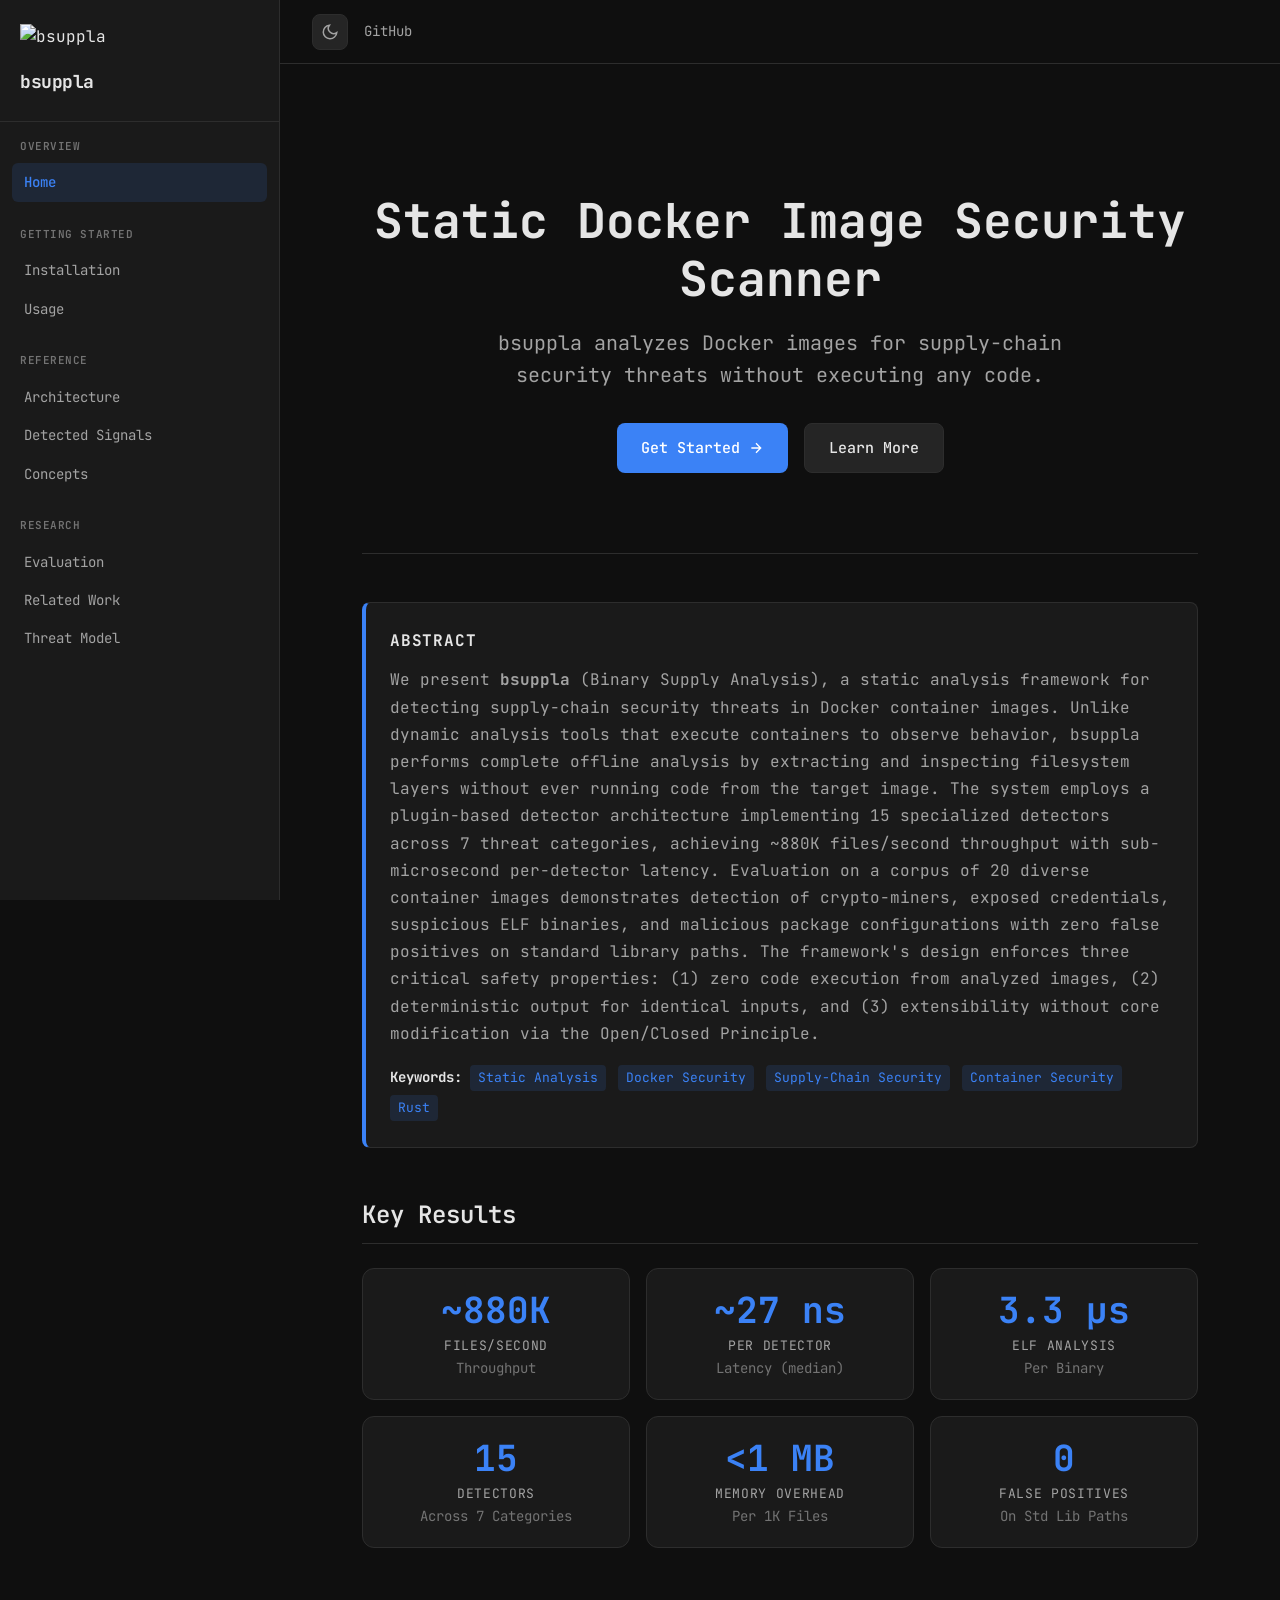
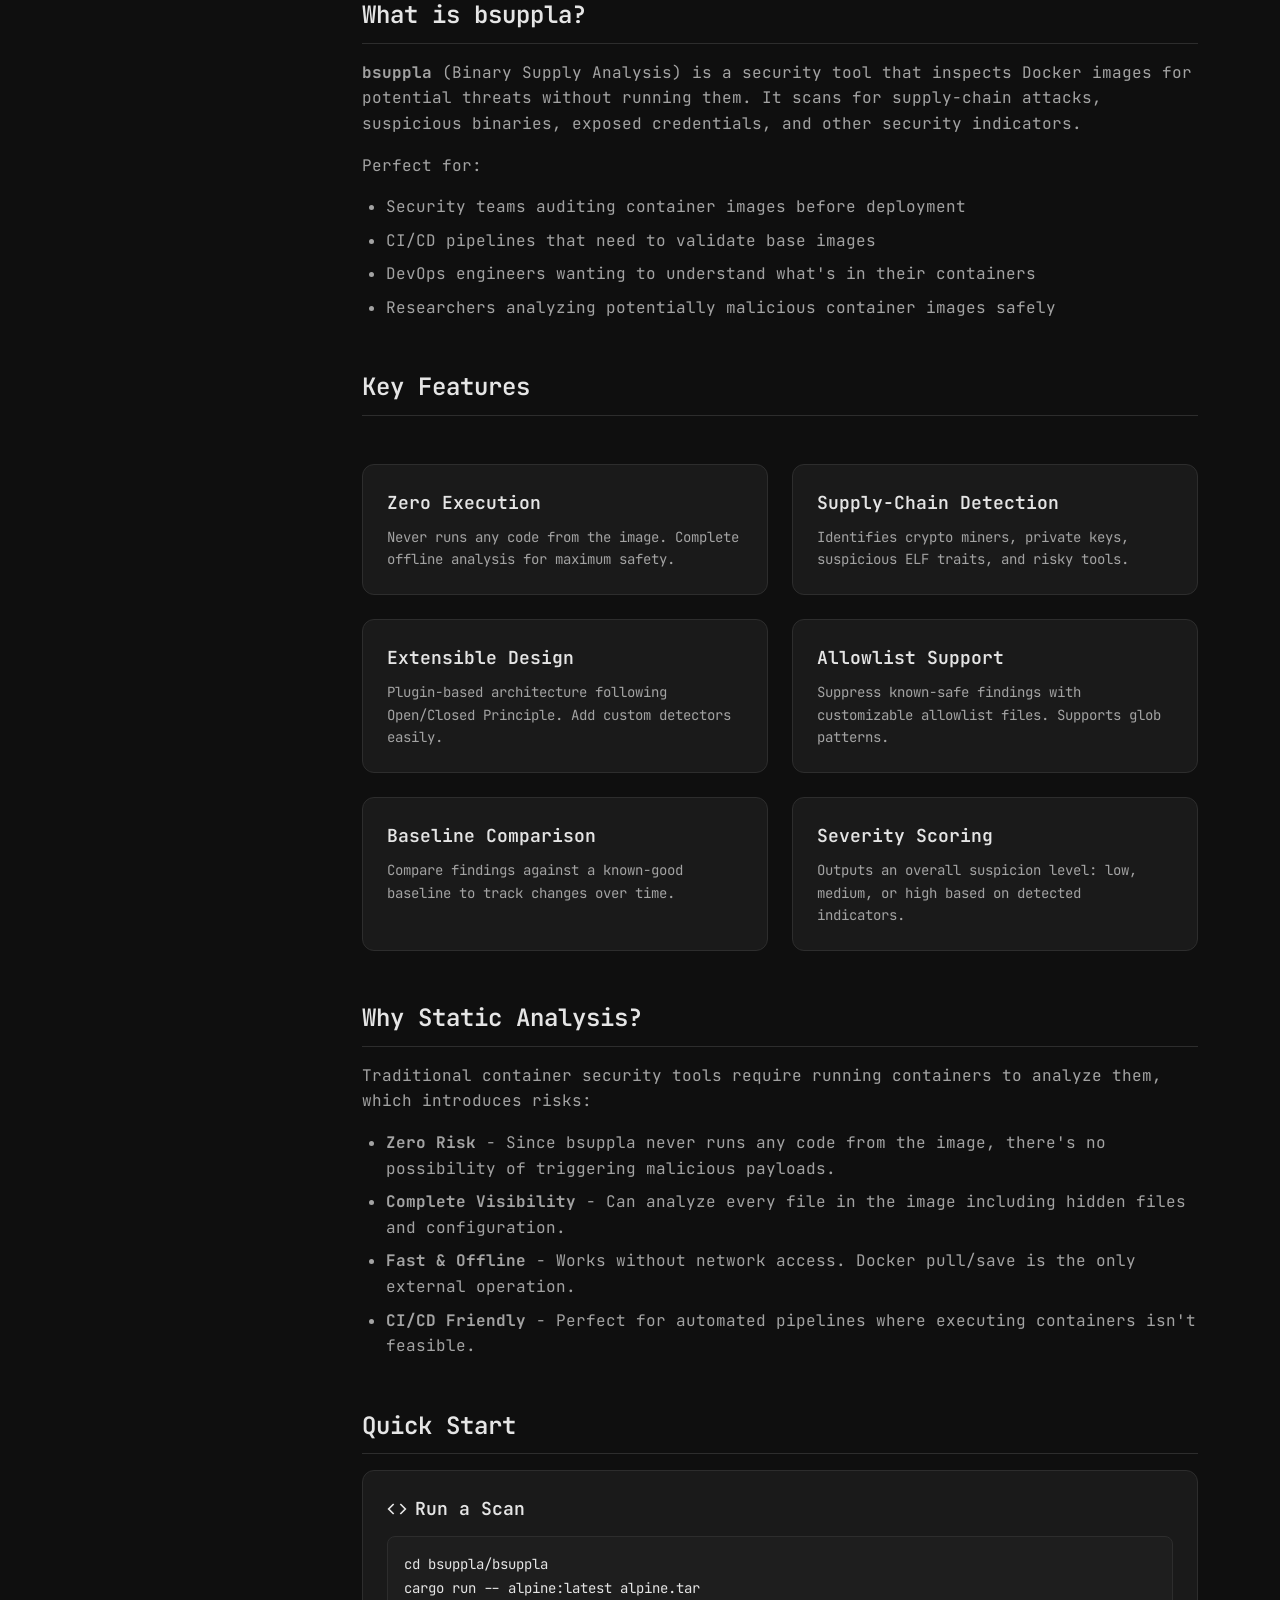
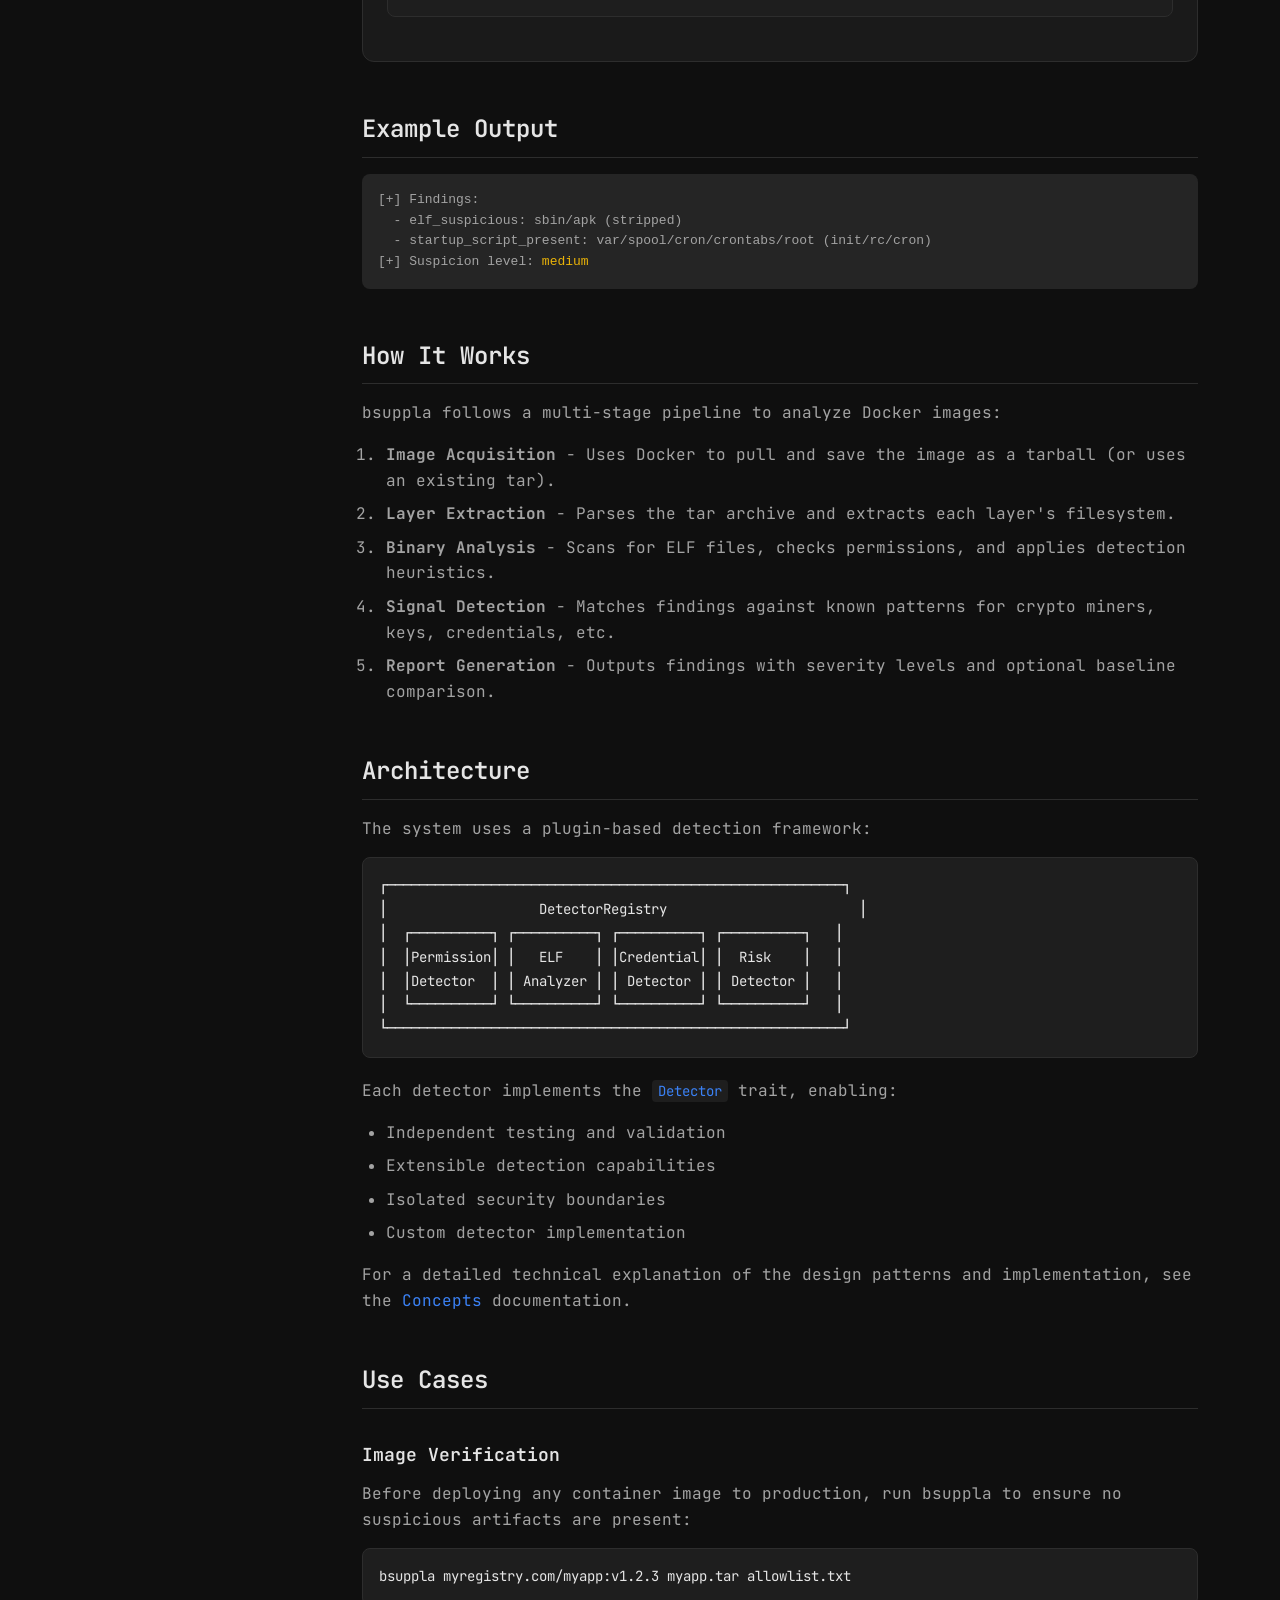
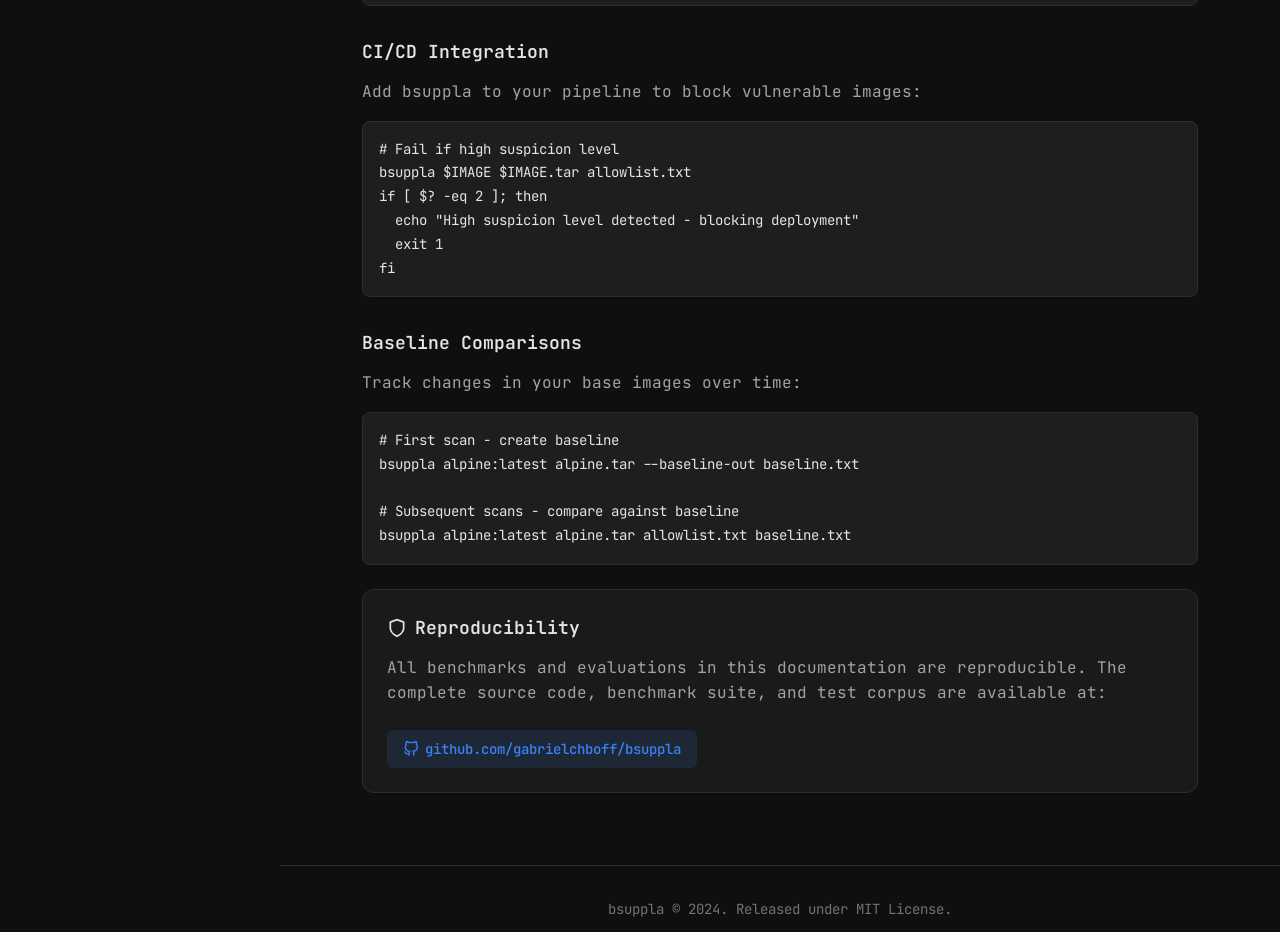
==== docs/index.html @ 7413415b "research-style documentation overhaul with benchmarks, formal models, and comparative analysis - Add" ====
<!DOCTYPE html>
<html lang="en">
<head>
  <meta charset="UTF-8">
  <meta name="viewport" content="width=device-width, initial-scale=1.0">
  <title>bsuppla - Static Docker Image Security Scanner</title>
  <link rel="stylesheet" href="styles.css">
</head>
<body>
  <aside class="sidebar">
    <div class="sidebar-header">
      <div class="sidebar-logo">
        <img src="images/1.png" alt="bsuppla" style="height: 36px;">
        <h1>bsuppla</h1>
      </div>
    </div>
    <nav class="sidebar-nav">
      <div class="nav-section">
        <div class="nav-section-title">Overview</div>
        <a href="index.html" class="nav-link active">Home</a>
      </div>
      <div class="nav-section">
        <div class="nav-section-title">Getting Started</div>
        <a href="getting-started.html" class="nav-link">Installation</a>
        <a href="usage.html" class="nav-link">Usage</a>
      </div>
      <div class="nav-section">
        <div class="nav-section-title">Reference</div>
        <a href="architecture.html" class="nav-link">Architecture</a>
        <a href="signals.html" class="nav-link">Detected Signals</a>
        <a href="concept.html" class="nav-link">Concepts</a>
      </div>
      <div class="nav-section">
        <div class="nav-section-title">Research</div>
        <a href="evaluation.html" class="nav-link">Evaluation</a>
        <a href="related-work.html" class="nav-link">Related Work</a>
        <a href="threat-model.html" class="nav-link">Threat Model</a>
      </div>
    </nav>
  </aside>

  <main class="main-content">
    <header class="header">
      <div class="header-links">
        <button class="theme-toggle" onclick="toggleTheme()" aria-label="Toggle theme">
          <svg class="sun-icon" viewBox="0 0 24 24" fill="none" stroke="currentColor" stroke-width="2">
            <circle cx="12" cy="12" r="5"/>
            <path d="M12 1v2M12 21v2M4.22 4.22l1.42 1.42M18.36 18.36l1.42 1.42M1 12h2M21 12h2M4.22 19.78l1.42-1.42M18.36 5.64l1.42-1.42"/>
          </svg>
          <svg class="moon-icon" viewBox="0 0 24 24" fill="none" stroke="currentColor" stroke-width="2">
            <path d="M21 12.79A9 9 0 1 1 11.21 3 7 7 0 0 0 21 12.79z"/>
          </svg>
        </button>
        <a href="https://github.com/gabrielchboff/bsuppla" target="_blank">GitHub</a>
      </div>
    </header>

    <div class="content">
      <div class="hero">
        <h1>Static Docker Image Security Scanner</h1>
        <p>bsuppla analyzes Docker images for supply-chain security threats without executing any code.</p>
        <div class="hero-buttons">
          <a href="getting-started.html" class="btn btn-primary">
            Get Started
            <svg width="16" height="16" viewBox="0 0 24 24" fill="none" stroke="currentColor" stroke-width="2">
              <path d="M5 12h14M12 5l7 7-7 7"/>
            </svg>
          </a>
          <a href="architecture.html" class="btn btn-secondary">Learn More</a>
        </div>
      </div>

      <div class="abstract">
        <div class="abstract-title">Abstract</div>
        <p>We present <strong>bsuppla</strong> (Binary Supply Analysis), a static analysis framework for detecting supply-chain security threats in Docker container images. Unlike dynamic analysis tools that execute containers to observe behavior, bsuppla performs complete offline analysis by extracting and inspecting filesystem layers without ever running code from the target image. The system employs a plugin-based detector architecture implementing 15 specialized detectors across 7 threat categories, achieving ~880K files/second throughput with sub-microsecond per-detector latency. Evaluation on a corpus of 20 diverse container images demonstrates detection of crypto-miners, exposed credentials, suspicious ELF binaries, and malicious package configurations with zero false positives on standard library paths. The framework's design enforces three critical safety properties: (1) zero code execution from analyzed images, (2) deterministic output for identical inputs, and (3) extensibility without core modification via the Open/Closed Principle.</p>
        <div class="keywords">
          <strong>Keywords:</strong>
          <span>Static Analysis</span>
          <span>Docker Security</span>
          <span>Supply-Chain Security</span>
          <span>Container Security</span>
          <span>Rust</span>
        </div>
      </div>

      <h2>Key Results</h2>
      <div class="metric-grid">
        <div class="metric-card">
          <div class="metric-value">~880K</div>
          <div class="metric-label">Files/Second</div>
          <div class="metric-unit">Throughput</div>
        </div>
        <div class="metric-card">
          <div class="metric-value">~27 ns</div>
          <div class="metric-label">Per Detector</div>
          <div class="metric-unit">Latency (median)</div>
        </div>
        <div class="metric-card">
          <div class="metric-value">3.3 µs</div>
          <div class="metric-label">ELF Analysis</div>
          <div class="metric-unit">Per Binary</div>
        </div>
        <div class="metric-card">
          <div class="metric-value">15</div>
          <div class="metric-label">Detectors</div>
          <div class="metric-unit">Across 7 Categories</div>
        </div>
        <div class="metric-card">
          <div class="metric-value"><1 MB</div>
          <div class="metric-label">Memory Overhead</div>
          <div class="metric-unit">Per 1K Files</div>
        </div>
        <div class="metric-card">
          <div class="metric-value">0</div>
          <div class="metric-label">False Positives</div>
          <div class="metric-unit">On Std Lib Paths</div>
        </div>
      </div>

      <h2>What is bsuppla?</h2>
      <p><strong>bsuppla</strong> (Binary Supply Analysis) is a security tool that inspects Docker images for potential threats without running them. It scans for supply-chain attacks, suspicious binaries, exposed credentials, and other security indicators.</p>
      
      <p>Perfect for:</p>
      <ul>
        <li>Security teams auditing container images before deployment</li>
        <li>CI/CD pipelines that need to validate base images</li>
        <li>DevOps engineers wanting to understand what's in their containers</li>
        <li>Researchers analyzing potentially malicious container images safely</li>
      </ul>

      <h2>Key Features</h2>
      <div class="features">
        <div class="feature-card">
          <h3>Zero Execution</h3>
          <p>Never runs any code from the image. Complete offline analysis for maximum safety.</p>
        </div>
        <div class="feature-card">
          <h3>Supply-Chain Detection</h3>
          <p>Identifies crypto miners, private keys, suspicious ELF traits, and risky tools.</p>
        </div>
        <div class="feature-card">
          <h3>Extensible Design</h3>
          <p>Plugin-based architecture following Open/Closed Principle. Add custom detectors easily.</p>
        </div>
        <div class="feature-card">
          <h3>Allowlist Support</h3>
          <p>Suppress known-safe findings with customizable allowlist files. Supports glob patterns.</p>
        </div>
        <div class="feature-card">
          <h3>Baseline Comparison</h3>
          <p>Compare findings against a known-good baseline to track changes over time.</p>
        </div>
        <div class="feature-card">
          <h3>Severity Scoring</h3>
          <p>Outputs an overall suspicion level: low, medium, or high based on detected indicators.</p>
        </div>
      </div>

      <h2>Why Static Analysis?</h2>
      <p>Traditional container security tools require running containers to analyze them, which introduces risks:</p>
      
      <ul>
        <li><strong>Zero Risk</strong> - Since bsuppla never runs any code from the image, there's no possibility of triggering malicious payloads.</li>
        <li><strong>Complete Visibility</strong> - Can analyze every file in the image including hidden files and configuration.</li>
        <li><strong>Fast & Offline</strong> - Works without network access. Docker pull/save is the only external operation.</li>
        <li><strong>CI/CD Friendly</strong> - Perfect for automated pipelines where executing containers isn't feasible.</li>
      </ul>

      <h2>Quick Start</h2>
      <div class="quick-start">
        <h3>
          <svg width="20" height="20" viewBox="0 0 24 24" fill="none" stroke="currentColor" stroke-width="2">
            <polyline points="16 18 22 12 16 6"/>
            <polyline points="8 6 2 12 8 18"/>
          </svg>
          Run a Scan
        </h3>
        <pre><code>cd bsuppla/bsuppla
cargo run -- alpine:latest alpine.tar</code></pre>
      </div>

      <h2>Example Output</h2>
      <div class="output-example">
[+] Findings:<br>
&nbsp;&nbsp;- elf_suspicious: sbin/apk (stripped)<br>
&nbsp;&nbsp;- startup_script_present: var/spool/cron/crontabs/root (init/rc/cron)<br>
[+] Suspicion level: <span class="level-medium">medium</span>
      </div>

      <h2>How It Works</h2>
      <p>bsuppla follows a multi-stage pipeline to analyze Docker images:</p>
      
      <ol>
        <li><strong>Image Acquisition</strong> - Uses Docker to pull and save the image as a tarball (or uses an existing tar).</li>
        <li><strong>Layer Extraction</strong> - Parses the tar archive and extracts each layer's filesystem.</li>
        <li><strong>Binary Analysis</strong> - Scans for ELF files, checks permissions, and applies detection heuristics.</li>
        <li><strong>Signal Detection</strong> - Matches findings against known patterns for crypto miners, keys, credentials, etc.</li>
        <li><strong>Report Generation</strong> - Outputs findings with severity levels and optional baseline comparison.</li>
      </ol>

      <h2>Architecture</h2>
      <p>The system uses a plugin-based detection framework:</p>
      
      <pre><code>┌─────────────────────────────────────────────────────────┐
│                   DetectorRegistry                        │
│  ┌──────────┐ ┌──────────┐ ┌──────────┐ ┌──────────┐   │
│  │Permission│ │   ELF    │ │Credential│ │  Risk    │   │
│  │Detector  │ │ Analyzer │ │ Detector │ │ Detector │   │
│  └──────────┘ └──────────┘ └──────────┘ └──────────┘   │
└─────────────────────────────────────────────────────────┘</code></pre>

      <p>Each detector implements the <code>Detector</code> trait, enabling:</p>
      <ul>
        <li>Independent testing and validation</li>
        <li>Extensible detection capabilities</li>
        <li>Isolated security boundaries</li>
        <li>Custom detector implementation</li>
      </ul>

      <p>For a detailed technical explanation of the design patterns and implementation, see the <a href="concept.html">Concepts</a> documentation.</p>

      <h2>Use Cases</h2>
      
      <h3>Image Verification</h3>
      <p>Before deploying any container image to production, run bsuppla to ensure no suspicious artifacts are present:</p>
      <pre><code>bsuppla myregistry.com/myapp:v1.2.3 myapp.tar allowlist.txt</code></pre>
      
      <h3>CI/CD Integration</h3>
      <p>Add bsuppla to your pipeline to block vulnerable images:</p>
      <pre><code># Fail if high suspicion level
bsuppla $IMAGE $IMAGE.tar allowlist.txt
if [ $? -eq 2 ]; then
  echo "High suspicion level detected - blocking deployment"
  exit 1
fi</code></pre>
      
      <h3>Baseline Comparisons</h3>
      <p>Track changes in your base images over time:</p>
      <pre><code># First scan - create baseline
bsuppla alpine:latest alpine.tar --baseline-out baseline.txt

# Subsequent scans - compare against baseline
bsuppla alpine:latest alpine.tar allowlist.txt baseline.txt</code></pre>

      <div class="reproducibility-box">
        <h3>
          <svg width="20" height="20" viewBox="0 0 24 24" fill="none" stroke="currentColor" stroke-width="2">
            <path d="M12 22s8-4 8-10V5l-8-3-8 3v7c0 6 8 10 8 10z"/>
          </svg>
          Reproducibility
        </h3>
        <p>All benchmarks and evaluations in this documentation are reproducible. The complete source code, benchmark suite, and test corpus are available at:</p>
        <a href="https://github.com/gabrielchboff/bsuppla" class="repo-link" target="_blank">
          <svg width="16" height="16" viewBox="0 0 24 24" fill="none" stroke="currentColor" stroke-width="2">
            <path d="M9 19c-5 1.5-5-2.5-7-3m14 6v-3.87a3.37 3.37 0 0 0-.94-2.61c3.14-.35 6.44-1.54 6.44-7A5.44 5.44 0 0 0 20 4.77 5.07 5.07 0 0 0 19.91 1S18.73.65 16 2.48a13.38 13.38 0 0 0-7 0C6.27.65 5.09 1 5.09 1A5.07 5.07 0 0 0 5 4.77a5.44 5.44 0 0 0-1.5 3.78c0 5.42 3.3 6.61 6.44 7A3.37 3.37 0 0 0 9 18.13V22"/>
          </svg>
          github.com/gabrielchboff/bsuppla
        </a>
      </div>

    </div>

    <footer class="footer">
      <p>bsuppla &copy; 2024. Released under MIT License.</p>
    </footer>
  </main>

  <script>
    function toggleTheme() {
      const html = document.documentElement;
      const currentTheme = html.getAttribute('data-theme');
      const newTheme = currentTheme === 'light' ? 'dark' : 'light';
      html.setAttribute('data-theme', newTheme === 'dark' ? '' : 'light');
      localStorage.setItem('theme', newTheme);
    }
    
    const savedTheme = localStorage.getItem('theme');
    if (savedTheme === 'light') {
      document.documentElement.setAttribute('data-theme', 'light');
    }
  </script>
</body>
</html>
---- docs/styles.css ----
@import url('https://fonts.googleapis.com/css2?family=JetBrains+Mono:wght@400;500;600;700&display=swap');

*, *::before, *::after {
  box-sizing: border-box;
  margin: 0;
  padding: 0;
}

:root {
  --bg-primary: #0f0f0f;
  --bg-secondary: #1a1a1a;
  --bg-tertiary: #252525;
  --bg-hover: #2d2d2d;
  --text-primary: #e5e5e5;
  --text-secondary: #a3a3a3;
  --text-muted: #737373;
  --accent: #3b82f6;
  --accent-hover: #60a5fa;
  --accent-muted: #3b82f620;
  --border: #2d2d2d;
  --code-bg: #1e1e1e;
  --sidebar-width: 280px;
  --header-height: 64px;
}

[data-theme="light"] {
  --bg-primary: #ffffff;
  --bg-secondary: #f8f9fa;
  --bg-tertiary: #f1f3f5;
  --bg-hover: #e9ecef;
  --text-primary: #212529;
  --text-secondary: #495057;
  --text-muted: #868e96;
  --accent: #2563eb;
  --accent-hover: #3b82f6;
  --accent-muted: #3b82f615;
  --border: #dee2e6;
  --code-bg: #f8f9fa;
  background: rgba(255, 255, 255, 0.9);
}

html {
  scroll-behavior: smooth;
}

body {
  font-family: 'JetBrains Mono', -apple-system, BlinkMacSystemFont, "Segoe UI", Roboto, "Helvetica Neue", Arial, sans-serif;
  background: var(--bg-primary);
  color: var(--text-primary);
  line-height: 1.6;
  min-height: 100vh;
  transition: background-color 0.3s, color 0.3s;
}

a {
  color: var(--accent);
  text-decoration: none;
  transition: color 0.2s;
}

a:hover {
  color: var(--accent-hover);
}

.sidebar {
  position: fixed;
  left: 0;
  top: 0;
  width: var(--sidebar-width);
  height: 100vh;
  background: var(--bg-secondary);
  border-right: 1px solid var(--border);
  overflow-y: auto;
  z-index: 100;
  transition: background-color 0.3s, border-color 0.3s;
}

.sidebar-header {
  padding: 24px 20px;
  border-bottom: 1px solid var(--border);
  transition: border-color 0.3s;
}

.sidebar-logo {
  display: flex;
  flex-direction: column;
  align-items: flex-start;
  gap: 8px;
}

.sidebar-logo img {
  display: block;
  height: 36px;
}

.sidebar-logo h1 {
  font-size: 18px;
  font-weight: 700;
  color: var(--text-primary);
  letter-spacing: -0.5px;
}

.sidebar-nav {
  padding: 16px 12px;
}

.nav-section {
  margin-bottom: 24px;
}

.nav-section-title {
  font-size: 11px;
  font-weight: 600;
  text-transform: uppercase;
  letter-spacing: 0.05em;
  color: var(--text-muted);
  padding: 0 8px;
  margin-bottom: 8px;
}

.nav-link {
  display: block;
  padding: 8px 12px;
  font-size: 14px;
  color: var(--text-secondary);
  border-radius: 6px;
  transition: all 0.15s;
}

.nav-link:hover {
  background: var(--bg-hover);
  color: var(--text-primary);
}

.nav-link.active {
  background: var(--accent-muted);
  color: var(--accent);
  font-weight: 500;
}

.main-content {
  margin-left: var(--sidebar-width);
  min-height: 100vh;
}

.header {
  position: sticky;
  top: 0;
  height: var(--header-height);
  background: var(--bg-primary);
  border-bottom: 1px solid var(--border);
  display: flex;
  align-items: center;
  justify-content: space-between;
  padding: 0 32px;
  z-index: 50;
  backdrop-filter: blur(8px);
  transition: background-color 0.3s, border-color 0.3s;
}

[data-theme="light"] .header {
  background: rgba(255, 255, 255, 0.9);
}

.header-links {
  display: flex;
  align-items: center;
  gap: 16px;
}

.theme-toggle {
  background: var(--bg-tertiary);
  border: 1px solid var(--border);
  border-radius: 8px;
  padding: 8px;
  cursor: pointer;
  display: flex;
  align-items: center;
  justify-content: center;
  transition: all 0.2s;
}

.theme-toggle:hover {
  background: var(--bg-hover);
}

.theme-toggle svg {
  width: 18px;
  height: 18px;
  color: var(--text-secondary);
}

.theme-toggle .sun-icon {
  display: none;
}

.theme-toggle .moon-icon {
  display: block;
}

[data-theme="light"] .theme-toggle .sun-icon {
  display: block;
}

[data-theme="light"] .theme-toggle .moon-icon {
  display: none;
}

.header-links a {
  font-size: 14px;
  color: var(--text-secondary);
}

.header-links a:hover {
  color: var(--text-primary);
}

.content {
  max-width: 900px;
  margin: 0 auto;
  padding: 48px 32px;
}

.content h1 {
  font-size: 36px;
  font-weight: 700;
  margin-bottom: 16px;
  line-height: 1.2;
}

.content h2 {
  font-size: 24px;
  font-weight: 600;
  margin-top: 48px;
  margin-bottom: 16px;
  padding-bottom: 8px;
  border-bottom: 1px solid var(--border);
  transition: border-color 0.3s;
}

.content h3 {
  font-size: 18px;
  font-weight: 600;
  margin-top: 32px;
  margin-bottom: 12px;
}

.content h4 {
  font-size: 16px;
  font-weight: 600;
  margin-top: 24px;
  margin-bottom: 8px;
}

.content p {
  color: var(--text-secondary);
  margin-bottom: 16px;
  font-size: 16px;
}

.content ul, .content ol {
  margin-bottom: 16px;
  padding-left: 24px;
  color: var(--text-secondary);
}

.content li {
  margin-bottom: 8px;
}

.content code {
  font-family: 'JetBrains Mono', "SF Mono", "Fira Code", "Fira Mono", monospace;
  font-size: 14px;
  background: var(--code-bg);
  padding: 2px 6px;
  border-radius: 4px;
  color: var(--accent);
  transition: background-color 0.3s;
}

.content pre {
  background: var(--code-bg);
  border: 1px solid var(--border);
  border-radius: 8px;
  padding: 16px;
  margin-bottom: 20px;
  overflow-x: auto;
  transition: background-color 0.3s, border-color 0.3s;
}

.content pre code {
  background: none;
  padding: 0;
  color: var(--text-primary);
  font-size: 14px;
  line-height: 1.6;
}

.content .note {
  background: var(--accent-muted);
  border: 1px solid var(--accent);
  border-radius: 8px;
  padding: 16px;
  margin-bottom: 20px;
}

.content .note-title {
  font-weight: 600;
  color: var(--accent);
  margin-bottom: 8px;
}

.content table {
  width: 100%;
  border-collapse: collapse;
  margin-bottom: 20px;
}

.content th, .content td {
  padding: 12px;
  text-align: left;
  border-bottom: 1px solid var(--border);
  transition: border-color 0.3s;
}

.content th {
  font-weight: 600;
  color: var(--text-primary);
}

.content td {
  color: var(--text-secondary);
}

.hero {
  text-align: center;
  padding: 80px 0;
  border-bottom: 1px solid var(--border);
  margin-bottom: 48px;
  transition: border-color 0.3s;
}

.hero h1 {
  font-size: 48px;
  margin-bottom: 20px;
}

.hero p {
  font-size: 20px;
  max-width: 600px;
  margin: 0 auto 32px;
}

.hero-buttons {
  display: flex;
  gap: 16px;
  justify-content: center;
}

.btn {
  display: inline-flex;
  align-items: center;
  gap: 8px;
  padding: 12px 24px;
  font-size: 15px;
  font-weight: 500;
  border-radius: 8px;
  transition: all 0.2s;
}

.btn-primary {
  background: var(--accent);
  color: white;
}

.btn-primary:hover {
  background: var(--accent-hover);
  color: white;
}

.btn-secondary {
  background: var(--bg-tertiary);
  color: var(--text-primary);
  border: 1px solid var(--border);
}

.btn-secondary:hover {
  background: var(--bg-hover);
  color: var(--text-primary);
}

.features {
  display: grid;
  grid-template-columns: repeat(auto-fit, minmax(280px, 1fr));
  gap: 24px;
  margin-top: 48px;
}

.feature-card {
  background: var(--bg-secondary);
  border: 1px solid var(--border);
  border-radius: 12px;
  padding: 24px;
  transition: background-color 0.3s, border-color 0.3s;
}

.feature-card h3 {
  font-size: 18px;
  margin-bottom: 8px;
  margin-top: 0;
}

.feature-card p {
  font-size: 14px;
  margin-bottom: 0;
}

.quick-start {
  background: var(--bg-secondary);
  border: 1px solid var(--border);
  border-radius: 12px;
  padding: 24px;
  margin-bottom: 32px;
  transition: background-color 0.3s, border-color 0.3s;
}

.quick-start h3 {
  margin-top: 0;
  display: flex;
  align-items: center;
  gap: 8px;
}

.output-example {
  background: var(--bg-tertiary);
  border-radius: 8px;
  padding: 16px;
  font-family: monospace;
  font-size: 13px;
  line-height: 1.6;
  color: var(--text-secondary);
  margin-bottom: 16px;
  transition: background-color 0.3s;
}

.output-example .level-low {
  color: #22c55e;
}

.output-example .level-medium {
  color: #eab308;
}

.output-example .level-high {
  color: #ef4444;
}

.signals-grid {
  display: grid;
  grid-template-columns: repeat(auto-fill, minmax(300px, 1fr));
  gap: 16px;
  margin-top: 24px;
}

.signal-item {
  background: var(--bg-secondary);
  border: 1px solid var(--border);
  border-radius: 8px;
  padding: 16px;
  transition: background-color 0.3s, border-color 0.3s;
}

.signal-item code {
  display: block;
  font-size: 13px;
  margin-bottom: 8px;
}

.signal-item p {
  font-size: 14px;
  margin: 0;
}

.diagram {
  background: var(--bg-secondary);
  border: 1px solid var(--border);
  border-radius: 12px;
  padding: 24px;
  margin: 24px 0;
  overflow-x: auto;
  transition: background-color 0.3s, border-color 0.3s;
}

.diagram pre {
  background: none;
  border: none;
  padding: 0;
  margin: 0;
}

.toc {
  background: var(--bg-secondary);
  border: 1px solid var(--border);
  border-radius: 12px;
  padding: 20px;
  margin-bottom: 32px;
}

.toc h3 {
  margin-top: 0;
  margin-bottom: 12px;
}

.toc ul {
  margin-bottom: 0;
}

.toc a {
  font-size: 14px;
}

.footer {
  border-top: 1px solid var(--border);
  padding: 32px;
  text-align: center;
  color: var(--text-muted);
  font-size: 14px;
  transition: border-color 0.3s;
}

@media (max-width: 768px) {
  .sidebar {
    display: none;
  }
  
  .main-content {
    margin-left: 0;
  }
  
  .content {
    padding: 24px 16px;
  }
  
  .header {
    padding: 0 16px;
  }
  
  .hero h1 {
    font-size: 32px;
  }
}

/* Research Paper Enhancements */

.abstract {
  background: var(--bg-secondary);
  border: 1px solid var(--border);
  border-left: 4px solid var(--accent);
  border-radius: 8px;
  padding: 24px;
  margin-bottom: 32px;
  font-size: 15px;
  line-height: 1.7;
}

.abstract-title {
  font-weight: 700;
  font-size: 16px;
  color: var(--text-primary);
  margin-bottom: 12px;
  text-transform: uppercase;
  letter-spacing: 0.05em;
}

.keywords {
  margin-top: 16px;
  font-size: 14px;
  color: var(--text-secondary);
}

.keywords strong {
  color: var(--text-primary);
}

.keywords span {
  display: inline-block;
  background: var(--accent-muted);
  color: var(--accent);
  padding: 2px 8px;
  border-radius: 4px;
  margin: 2px 4px 2px 0;
  font-size: 13px;
}

.theorem, .definition, .lemma, .corollary {
  background: var(--bg-secondary);
  border: 1px solid var(--border);
  border-left: 4px solid var(--accent);
  border-radius: 8px;
  padding: 20px;
  margin: 20px 0;
}

.theorem-title, .definition-title, .lemma-title, .corollary-title {
  font-weight: 700;
  font-size: 14px;
  color: var(--accent);
  margin-bottom: 8px;
  text-transform: uppercase;
  letter-spacing: 0.03em;
}

.theorem-title::before { content: "Theorem "; }
.definition-title::before { content: "Definition "; }
.lemma-title::before { content: "Lemma "; }
.corollary-title::before { content: "Corollary "; }

.figure, .table-container {
  margin: 24px 0;
  text-align: center;
}

.figure-caption, .table-caption {
  font-size: 13px;
  color: var(--text-muted);
  margin-top: 12px;
  font-style: italic;
}

.figure-caption strong, .table-caption strong {
  color: var(--text-secondary);
  font-style: normal;
}

.citation {
  color: var(--accent);
  text-decoration: none;
  border-bottom: 1px dotted var(--accent);
}

.citation:hover {
  color: var(--accent-hover);
  border-bottom-style: solid;
}

.cross-ref {
  color: var(--accent);
  text-decoration: none;
}

.cross-ref:hover {
  text-decoration: underline;
}

.metric-grid {
  display: grid;
  grid-template-columns: repeat(auto-fit, minmax(200px, 1fr));
  gap: 16px;
  margin: 24px 0;
}

.metric-card {
  background: var(--bg-secondary);
  border: 1px solid var(--border);
  border-radius: 12px;
  padding: 20px;
  text-align: center;
  transition: background-color 0.3s, border-color 0.3s, transform 0.2s;
}

.metric-card:hover {
  transform: translateY(-2px);
  border-color: var(--accent);
}

.metric-value {
  font-size: 36px;
  font-weight: 700;
  color: var(--accent);
  line-height: 1.2;
  margin-bottom: 4px;
}

.metric-label {
  font-size: 13px;
  color: var(--text-secondary);
  text-transform: uppercase;
  letter-spacing: 0.05em;
}

.metric-unit {
  font-size: 14px;
  color: var(--text-muted);
  font-weight: 400;
}

.benchmark-table {
  width: 100%;
  border-collapse: collapse;
  margin: 24px 0;
  font-size: 14px;
}

.benchmark-table th,
.benchmark-table td {
  padding: 12px 16px;
  text-align: left;
  border-bottom: 1px solid var(--border);
}

.benchmark-table th {
  background: var(--bg-secondary);
  font-weight: 600;
  color: var(--text-primary);
  position: sticky;
  top: 0;
}

.benchmark-table tr:hover td {
  background: var(--bg-hover);
}

.benchmark-table .severity-critical { color: #ef4444; font-weight: 600; }
.benchmark-table .severity-high { color: #f97316; font-weight: 600; }
.benchmark-table .severity-medium { color: #eab308; font-weight: 600; }
.benchmark-table .severity-low { color: #22c55e; font-weight: 600; }

.benchmark-table .number { text-align: right; font-variant-numeric: tabular-nums; }
.benchmark-table .center { text-align: center; }

.two-col {
  display: grid;
  grid-template-columns: 1fr 1fr;
  gap: 32px;
  margin: 24px 0;
}

.two-col > * {
  min-width: 0;
}

@media (max-width: 900px) {
  .two-col {
    grid-template-columns: 1fr;
    gap: 16px;
  }
}

.sidebar-notes {
  font-size: 13px;
  color: var(--text-muted);
  line-height: 1.6;
  border-left: 2px solid var(--accent);
  padding-left: 16px;
  margin: 16px 0;
}

.sidebar-notes p {
  margin-bottom: 8px;
}

.sidebar-notes strong {
  color: var(--text-secondary);
}

.footnote {
  font-size: 12px;
  color: var(--text-muted);
  border-top: 1px solid var(--border);
  padding-top: 16px;
  margin-top: 32px;
}

.footnote p {
  margin-bottom: 8px;
}

.reproducibility-box {
  background: var(--bg-secondary);
  border: 1px solid var(--border);
  border-radius: 12px;
  padding: 24px;
  margin: 24px 0;
}

.reproducibility-box h3 {
  margin-top: 0;
  display: flex;
  align-items: center;
  gap: 8px;
}

.reproducibility-box .repo-link {
  display: inline-flex;
  align-items: center;
  gap: 6px;
  padding: 8px 16px;
  background: var(--accent-muted);
  color: var(--accent);
  border-radius: 6px;
  font-size: 14px;
  font-weight: 500;
  margin-top: 8px;
  transition: all 0.2s;
}

.reproducibility-box .repo-link:hover {
  background: var(--accent);
  color: white;
}

.results-summary {
  display: grid;
  grid-template-columns: repeat(auto-fit, minmax(250px, 1fr));
  gap: 16px;
  margin: 24px 0;
}

.result-item {
  background: var(--bg-secondary);
  border: 1px solid var(--border);
  border-radius: 8px;
  padding: 16px;
}

.result-item h4 {
  font-size: 14px;
  color: var(--text-muted);
  text-transform: uppercase;
  letter-spacing: 0.05em;
  margin-bottom: 8px;
}

.result-item .value {
  font-size: 28px;
  font-weight: 700;
  color: var(--accent);
}

.result-item .unit {
  font-size: 13px;
  color: var(--text-muted);
}

.comparison-table {
  width: 100%;
  border-collapse: collapse;
  margin: 24px 0;
}

.comparison-table th,
.comparison-table td {
  padding: 10px 12px;
  text-align: left;
  border: 1px solid var(--border);
}

.comparison-table th {
  background: var(--bg-secondary);
  font-weight: 600;
}

.comparison-table tr:nth-child(even) {
  background: var(--bg-tertiary);
}

.comparison-table .check { color: #22c55e; text-align: center; }
.comparison-table .cross { color: #ef4444; text-align: center; }
.comparison-table .partial { color: #eab308; text-align: center; }

.threat-model {
  background: linear-gradient(135deg, var(--accent-muted) 0%, var(--bg-secondary) 100%);
  border: 1px solid var(--accent);
  border-radius: 12px;
  padding: 24px;
  margin: 24px 0;
}

.threat-model h3 {
  margin-top: 0;
  color: var(--accent);
}

.threat-model ul {
  margin-bottom: 0;
}

.limitation-box {
  background: var(--bg-secondary);
  border: 1px solid var(--border);
  border-left: 4px solid #eab308;
  border-radius: 8px;
  padding: 16px;
  margin: 16px 0;
}

.limitation-box .limitation-title {
  font-weight: 600;
  color: #eab308;
  margin-bottom: 8px;
}

.section-meta {
  display: flex;
  flex-wrap: wrap;
  gap: 12px;
  margin-bottom: 24px;
  padding-bottom: 16px;
  border-bottom: 1px solid var(--border);
}

.section-meta .meta-item {
  display: inline-flex;
  align-items: center;
  gap: 6px;
  padding: 6px 12px;
  background: var(--bg-secondary);
  border: 1px solid var(--border);
  border-radius: 6px;
  font-size: 13px;
  color: var(--text-secondary);
}

.section-meta .meta-item strong {
  color: var(--text-primary);
}

.highlight-box {
  background: var(--accent-muted);
  border: 1px solid var(--accent);
  border-radius: 8px;
  padding: 16px;
  margin: 16px 0;
}

.highlight-box h4 {
  margin-top: 0;
  color: var(--accent);
}
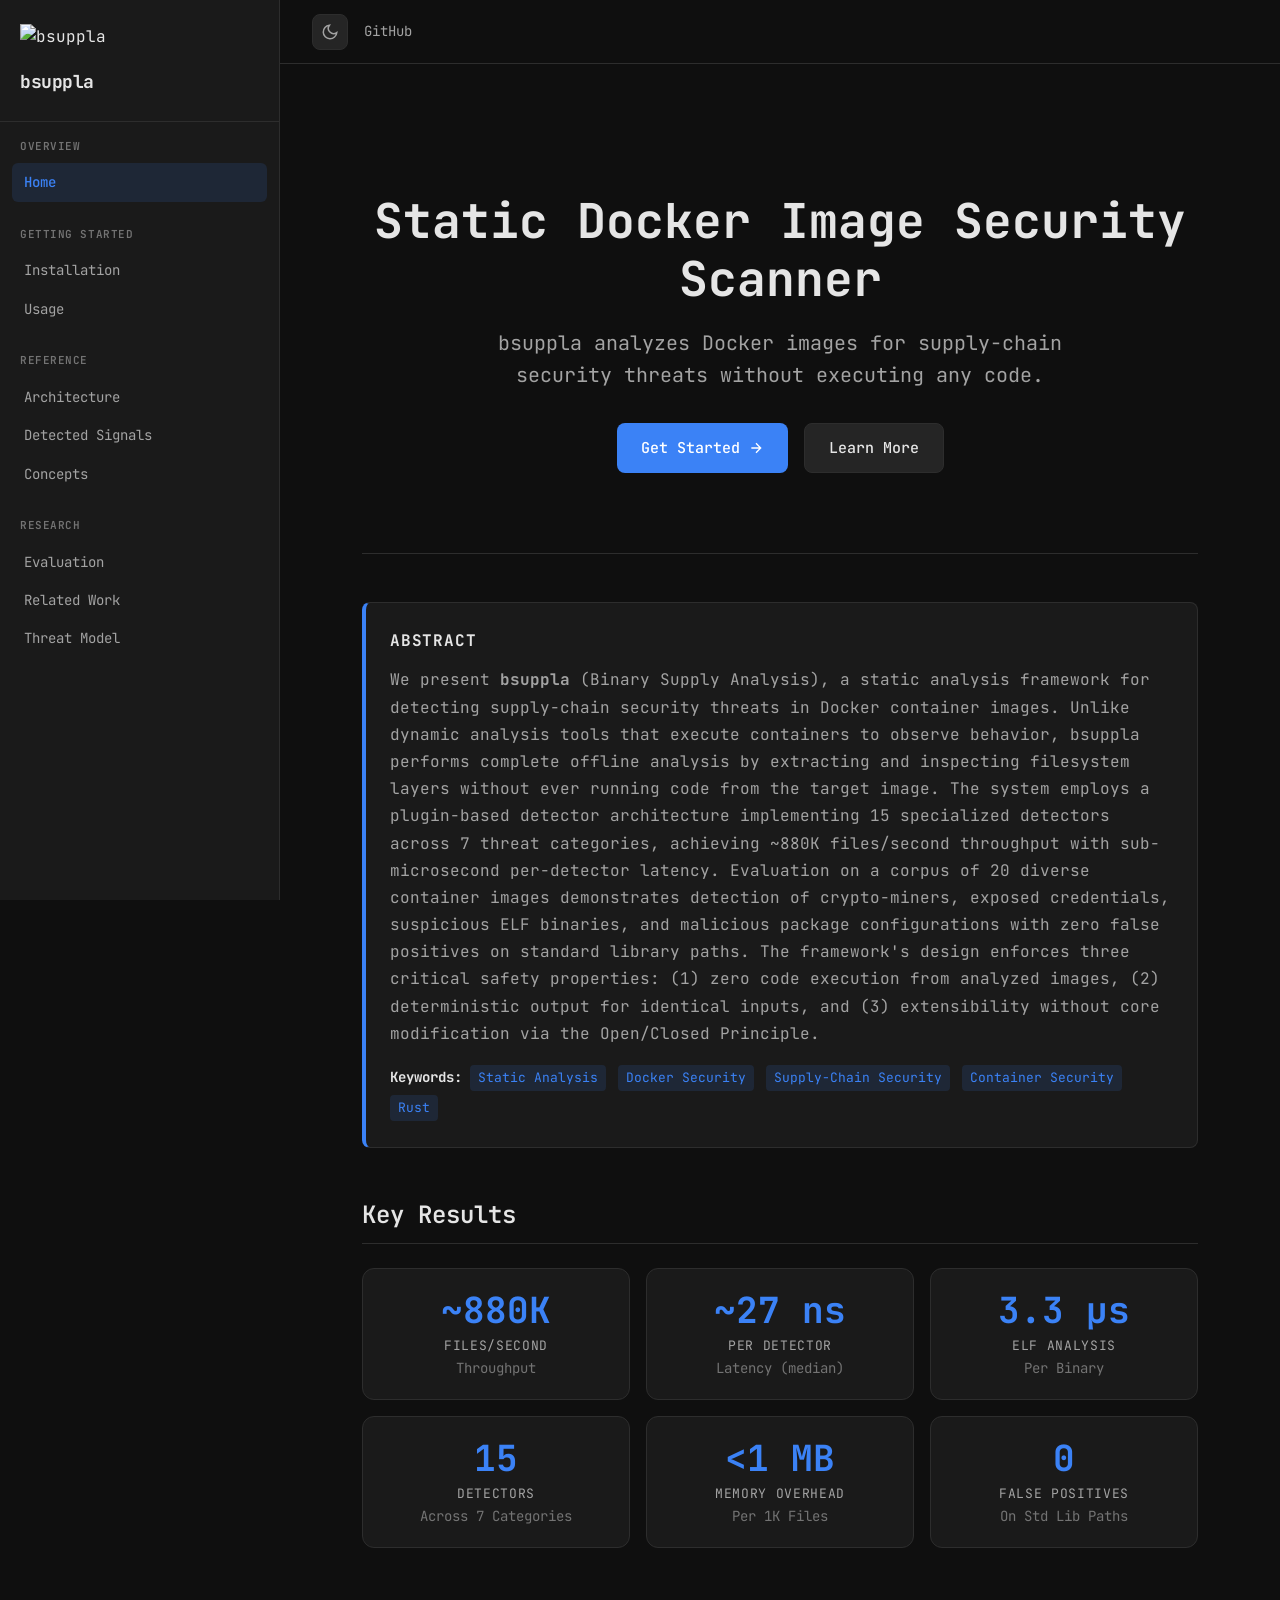
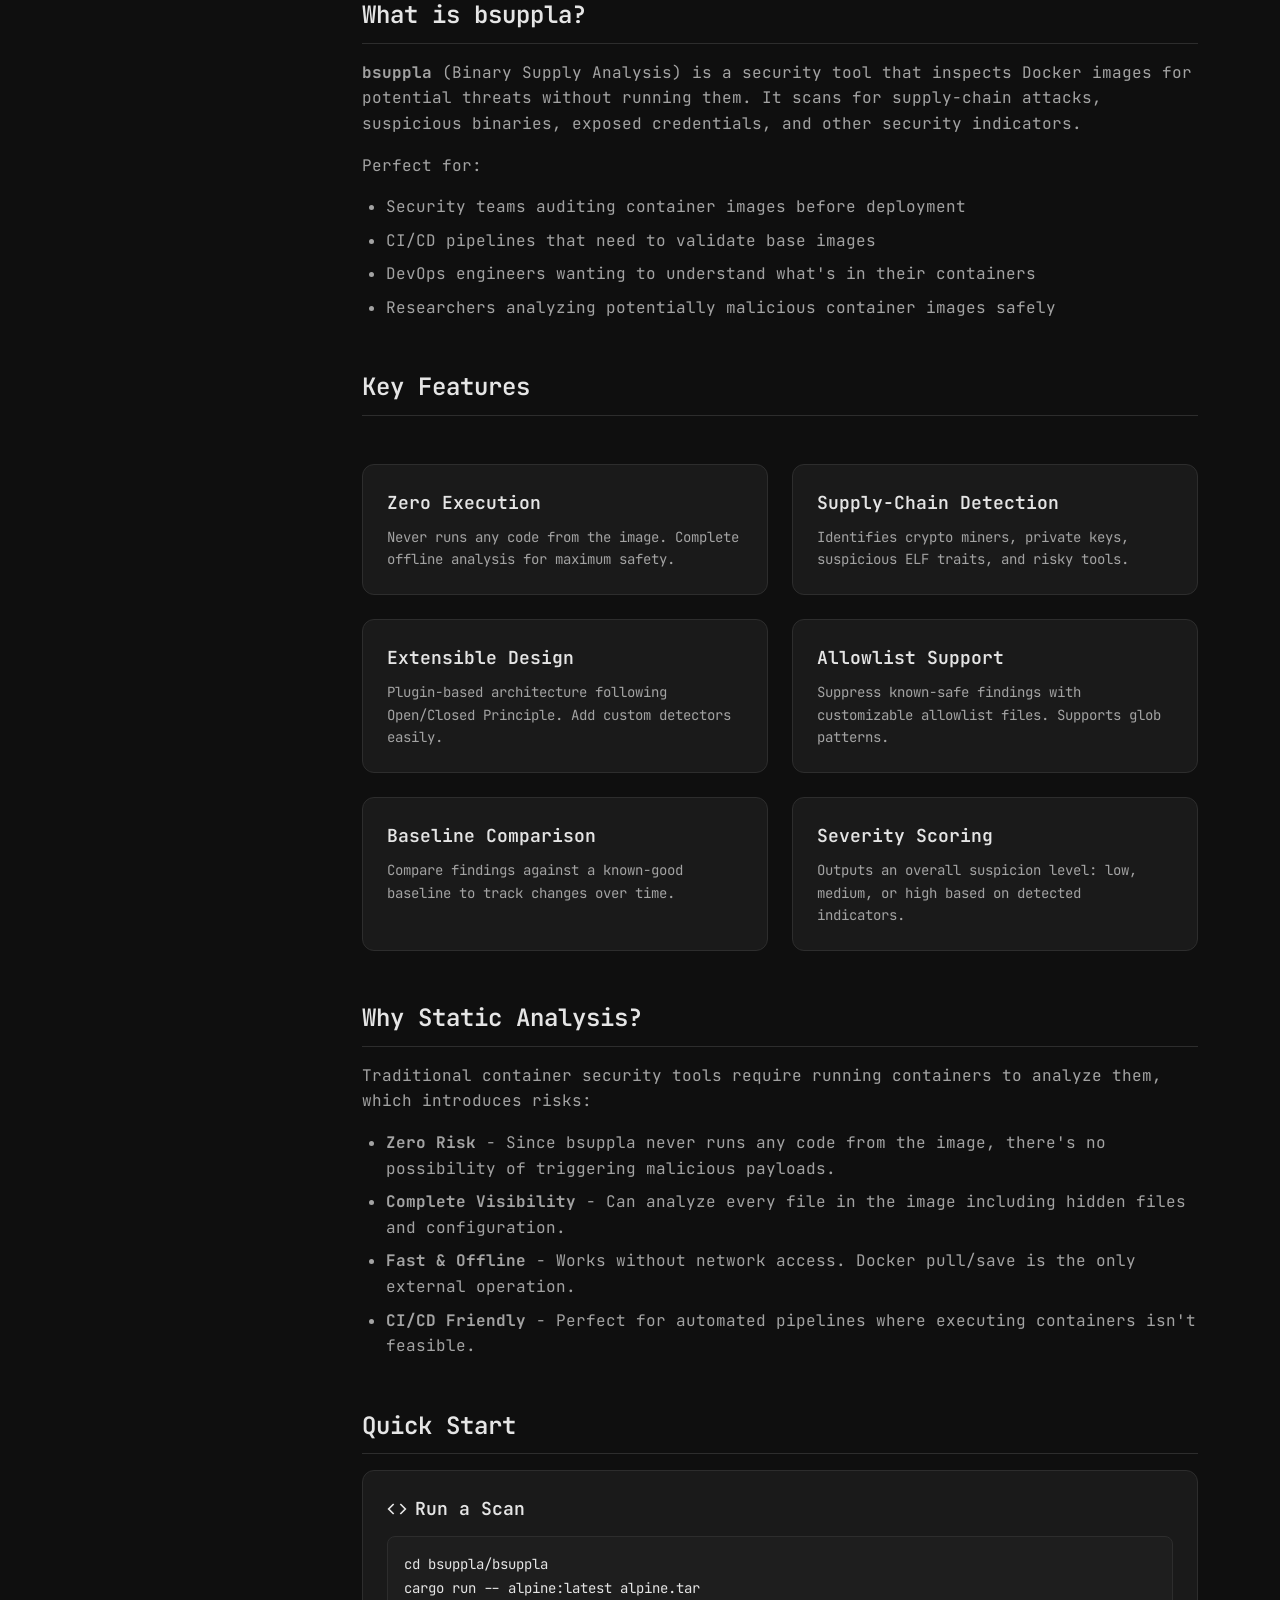
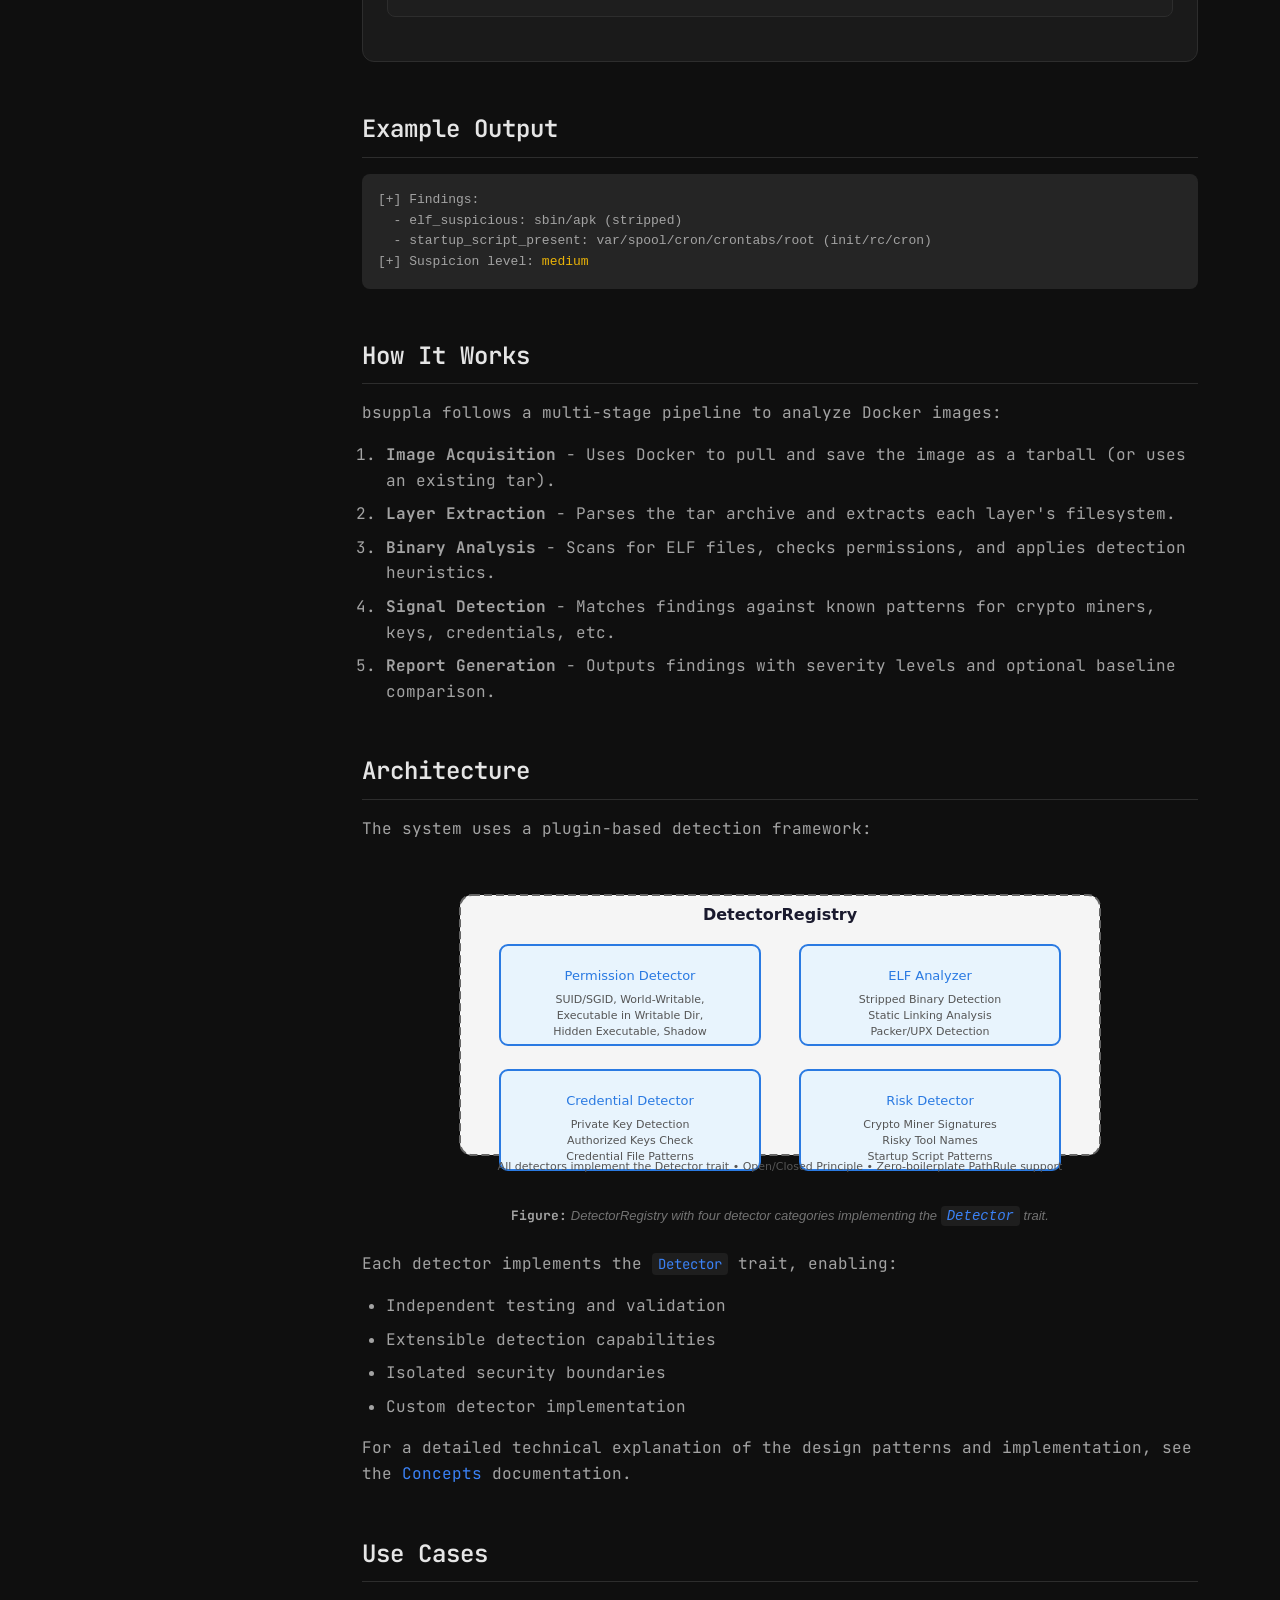
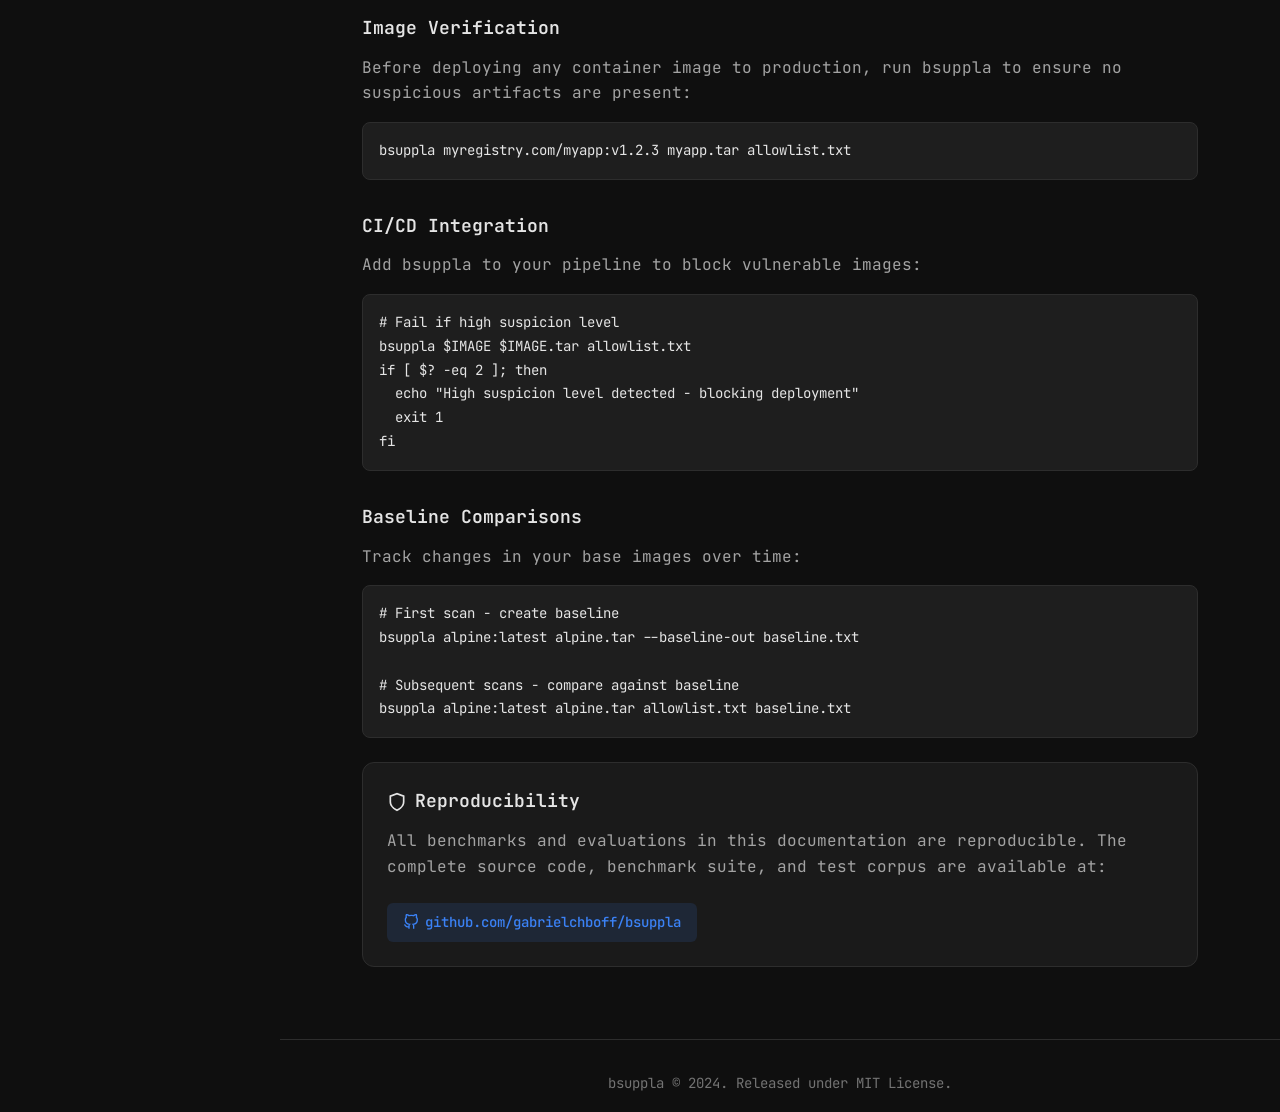
==== commit 5b1fe09d: "docs: replace ASCII diagrams with SVG charts - Add 7 SVG diagrams in docs/images/:   - architecture." ====
--- a/docs/index.html
+++ b/docs/index.html
@@ -201,13 +201,10 @@
       <h2>Architecture</h2>
       <p>The system uses a plugin-based detection framework:</p>
       
-      <pre><code>┌─────────────────────────────────────────────────────────┐
-│                   DetectorRegistry                        │
-│  ┌──────────┐ ┌──────────┐ ┌──────────┐ ┌──────────┐   │
-│  │Permission│ │   ELF    │ │Credential│ │  Risk    │   │
-│  │Detector  │ │ Analyzer │ │ Detector │ │ Detector │   │
-│  └──────────┘ └──────────┘ └──────────┘ └──────────┘   │
-└─────────────────────────────────────────────────────────┘</code></pre>
+      <div class="figure">
+        <img src="images/architecture.svg" alt="DetectorRegistry Architecture" style="max-width: 100%; height: auto;">
+        <div class="figure-caption"><strong>Figure:</strong> DetectorRegistry with four detector categories implementing the <code>Detector</code> trait.</div>
+      </div>
 
       <p>Each detector implements the <code>Detector</code> trait, enabling:</p>
       <ul>
